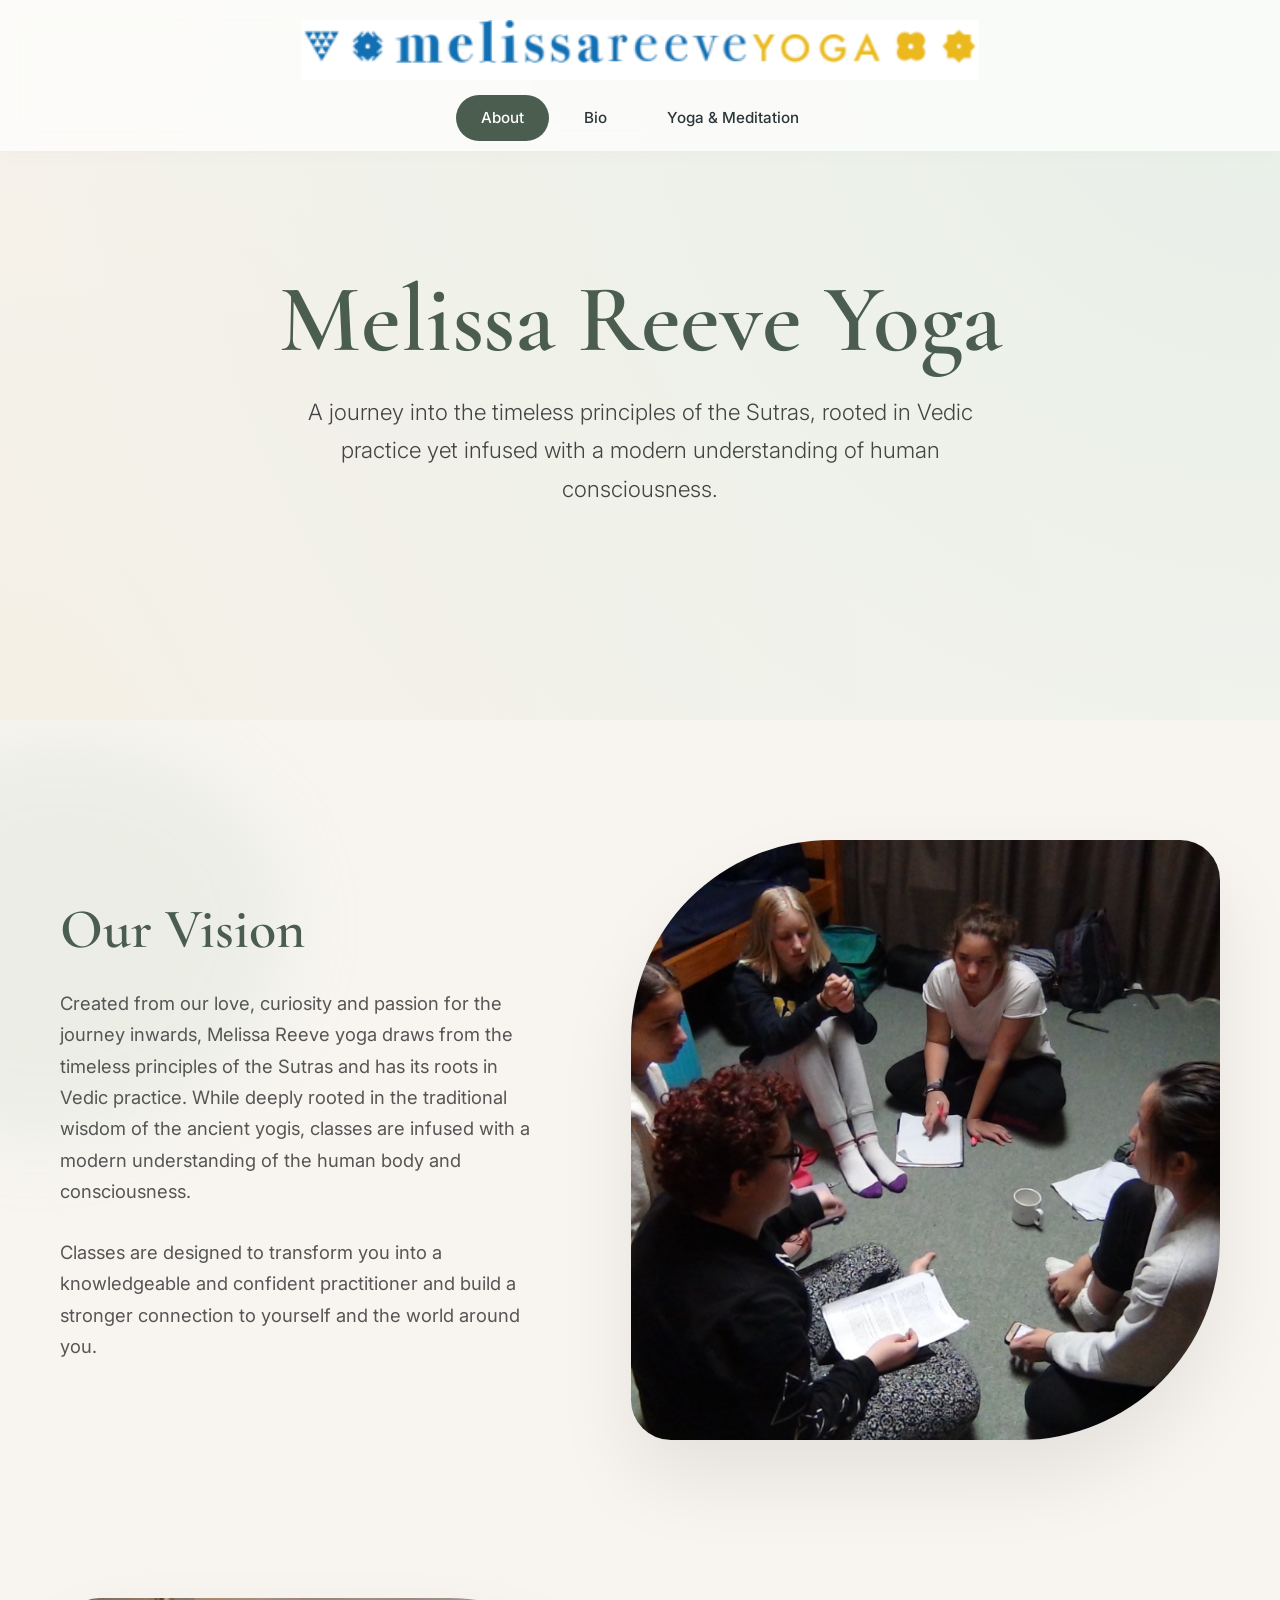
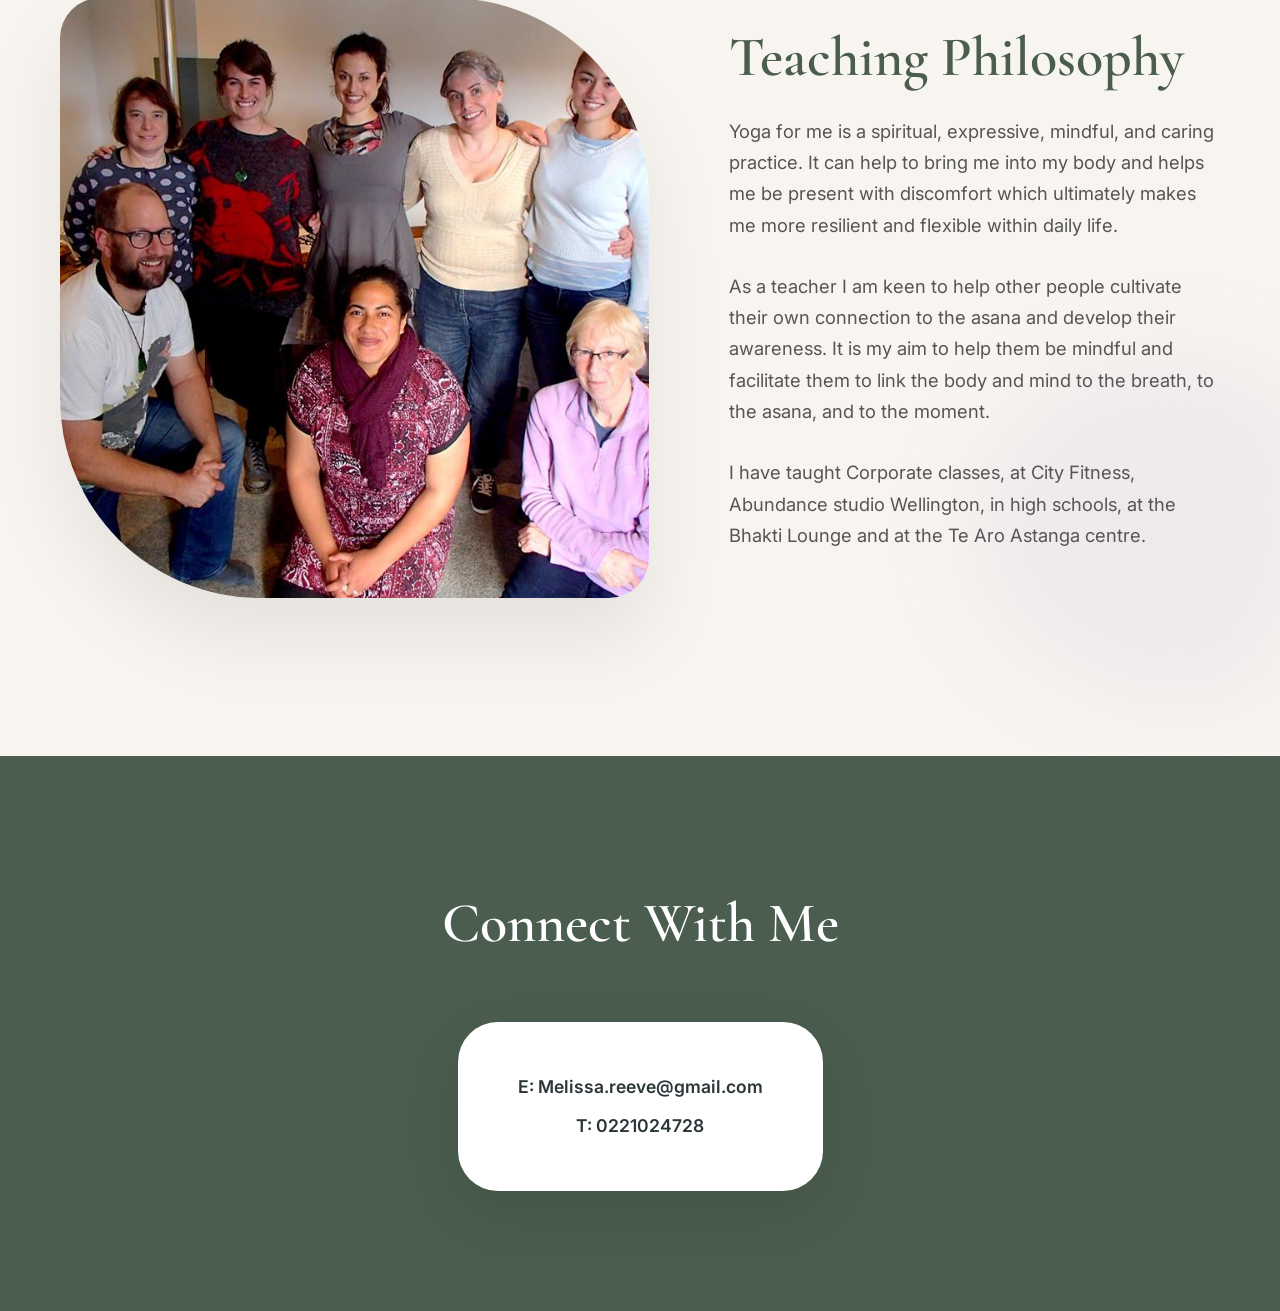
==== index.html @ 7087f8f8 "Add files via upload" ====
<!DOCTYPE html>
<html lang="en">
<head>
    <meta charset="UTF-8">
    <meta name="viewport" content="width=device-width, initial-scale=1.0">
    <title>About | Melissa Reeve Yoga</title>
    <link rel="icon" type="image/png" href="images/favicon.png">
    <link href="https://fonts.googleapis.com" rel="stylesheet">
    <link rel="stylesheet" href="index.css">
</head>
<body class="home-bg">

    <header>
        <div class="logo">
            <img src="images/logo.png" alt="Logo">
        </div>
        <nav>
            <div class="nav-pill">
                <a href="index.html" class="active-page">About</a>
                <a href="Bio_Page.html">Bio</a>
                <a href="Yoga&Meditation_Page.html">Yoga & Meditation</a>
            </div>
        </nav>
    </header>

    <!-- Hero Section -->
    <section class="hero-wrapper reveal"> 
        <div class="hero-content">
            <h1>Melissa Reeve Yoga</h1>
            <p>A journey into the timeless principles of the Sutras, rooted in Vedic practice yet infused with a modern understanding of human consciousness.</p>
        </div>
    </section>

    <!-- Detailed About Section -->
    <div class="section-container">
        <div class="feature-grid reveal">
            <div class="feature-info">
                <h2>Our Vision</h2>
                <p>Created from our love, curiosity and passion for the journey inwards, Melissa Reeve yoga draws from the timeless principles of the Sutras and has its roots in Vedic practice. While deeply rooted in the traditional wisdom of the ancient yogis, classes are infused with a modern understanding of the human body and consciousness.</p>
                <p>Classes are designed to transform you into a knowledgeable and confident practitioner and build a stronger connection to yourself and the world around you.</p>
            </div>
            <div class="feature-image">
                <img src="images/drama_2.jpg" alt="Collaborative Circle">
            </div>
        </div>

        <div class="feature-grid reverse reveal">
            <div class="feature-info">
                <h2>Teaching Philosophy</h2>
                <p>Yoga for me is a spiritual, expressive, mindful, and caring practice. It can help to bring me into my body and helps me be present with discomfort which ultimately makes me more resilient and flexible within daily life.</p>
                <p>As a teacher I am keen to help other people cultivate their own connection to the asana and develop their awareness. It is my aim to help them be mindful and facilitate them to link the body and mind to the breath, to the asana, and to the moment.</p>
                <p>I have taught Corporate classes, at City Fitness, Abundance studio Wellington, in high schools, at the Bhakti Lounge and at the Te Aro Astanga centre.</p>
            </div>
            <div class="feature-image">
                <img src="images/photo_2.jpg" alt="Melissa Teaching">
            </div>
        </div>
    </div>

    <!-- Contact Footer -->
    <section class="contact-section reveal">
        <h2 style="color: white; font-size: 3.5rem; margin-bottom: 20px;">Connect With Me</h2>
        <div class="contact-card-white">
            <p class="contact-info-text">E: Melissa.reeve@gmail.com</p>
            <p class="contact-info-text">T: 0221024728</p>
        </div>
    </section>

    <script src="index.js"></script>
</body>
</html>
---- index.css ----
@import url('https://fonts.googleapis.com/css2?family=Cormorant+Garamond:wght@400;600&family=Inter:wght@300;400;600&display=swap');

:root {
    --sage-dark: #4A5D4E;
    --sage-medium: #7F9F80;
    --sage-light: #A8C3A9;
    --earth-tan: #E5D3B3;
    --earth-cream: #F8F5F1;
    --lavender-dust: #A189B6;
    --text-main: #2C3639;
    --accent-gold: #D4AF37;
    --glass: rgba(255, 255, 255, 0.7);
    --transition-smooth: all 0.8s cubic-bezier(0.23, 1, 0.32, 1);
}

* {
    margin: 0;
    padding: 0;
    box-sizing: border-box;
    -webkit-font-smoothing: antialiased;
}

body {
    font-family: 'Inter', sans-serif;
    background-color: var(--earth-cream);
    color: var(--text-main);
    line-height: 1.7;
    overflow-x: hidden;
}

h1,
h2,
h3 {
    font-family: 'Cormorant Garamond', serif;
    font-weight: 600;
}

/* Header & Navigation */
header {
    position: fixed;
    top: 0;
    left: 0;
    width: 100%;
    z-index: 1000;
    display: flex;
    flex-direction: column;
    align-items: center;
    background: var(--glass);
    backdrop-filter: blur(15px);
    border-bottom: 1px solid rgba(0, 0, 0, 0.05);
    padding: 20px 0 10px;
    box-shadow: 0 4px 20px rgba(0, 0, 0, 0.02);
}

.logo {
    width: 100%;
    display: flex;
    justify-content: center;
    margin-bottom: 15px;
}

.logo img {
    height: 60px;
    width: auto;
}

nav .nav-pill {
    display: flex;
    gap: 10px;
}

nav a {
    text-decoration: none;
    color: var(--text-main);
    font-weight: 500;
    font-size: 0.95rem;
    padding: 10px 25px;
    border-radius: 100px;
    transition: var(--transition-smooth);
}

nav a:hover {
    background: rgba(255, 255, 255, 0.5);
}

nav a.active-page {
    background: var(--sage-dark);
    color: white;
}

/* Hero Section - Integration without a sole box */
.hero-wrapper {
    min-height: 80vh;
    display: flex;
    align-items: center;
    justify-content: center;
    padding: 200px 20px 100px;
    position: relative;
    background: radial-gradient(circle at top right, #e8f0e8, transparent),
                radial-gradient(circle at bottom left, #f5f0e6, transparent);
    text-align: center;
}

.hero-content {
    max-width: 900px;
    z-index: 2;
}

.hero-content h1 {
    font-size: clamp(3.5rem, 10vw, 6rem);
    color: var(--sage-dark);
    margin-bottom: 25px;
    line-height: 1;
}

.hero-content p {
    font-size: 1.4rem;
    color: #444;
    font-weight: 300;
    max-width: 700px;
    margin: 0 auto 40px;
}

/* Content Sections */
.section-container {
    max-width: 1200px;
    margin: 120px auto;
    padding: 0 20px;
}

.feature-grid {
    display: flex;
    align-items: center;
    gap: 80px;
    margin-bottom: 150px;
}

.feature-grid.reverse {
    flex-direction: row-reverse;
}

.feature-info {
    flex: 1;
}

.feature-info h2 {
    font-size: 3.5rem;
    color: var(--sage-dark);
    margin-bottom: 25px;
    line-height: 1.2;
}

.feature-info p {
    font-size: 1.15rem;
    color: #555;
    margin-bottom: 30px;
}

.feature-image {
    flex: 1.2;
    position: relative;
}

.feature-image img {
    width: 100%;
    height: 600px;
    object-fit: cover;
    border-radius: 200px 40px 200px 40px; /* Leaves shape */
    box-shadow: 0 40px 80px rgba(0, 0, 0, 0.08);
    transition: var(--transition-smooth);
}

.feature-grid.reverse .feature-image img {
    border-radius: 40px 200px 40px 200px;
}

.feature-image img:hover {
    transform: scale(1.02);
}

/* Decorative Blobs */
.section-container {
    position: relative;
    overflow: visible;
}

.section-container::before {
    content: '';
    position: absolute;
    top: -100px;
    left: -150px;
    width: 400px;
    height: 400px;
    background: var(--sage-light);
    opacity: 0.15;
    border-radius: 40% 60% 70% 30% / 40% 50% 60% 50%; /* Organic blob */
    z-index: -1;
    filter: blur(40px);
}

.feature-grid.reverse::after {
    content: '';
    position: absolute;
    bottom: -100px;
    right: -100px;
    width: 350px;
    height: 350px;
    background: var(--lavender-dust);
    opacity: 0.1;
    border-radius: 60% 40% 30% 70% / 50% 30% 70% 50%;
    z-index: -1;
    filter: blur(50px);
}

/* Modern Slideshow */
.slideshow-wrapper {
    margin: 150px 0;
    overflow: hidden;
}

.slideshow-container {
    position: relative;
    width: 100%;
    height: 70vh;
    background: var(--sage-dark);
}

.slide {
    position: absolute;
    top: 0;
    left: 0;
    width: 100%;
    height: 100%;
    opacity: 0;
    transition: opacity 1.5s ease;
}

.slide.active {
    opacity: 1;
}

.slide img {
    width: 100%;
    height: 100%;
    object-fit: contain;
    display: block;
}

/* Contact Section */
.contact-section {
    text-align: center;
    background: var(--sage-dark);
    padding: 120px 20px;
    color: white;
    position: relative;
    overflow: hidden;
    margin-top: 150px;
}

.contact-card-white {
    background: white;
    color: var(--text-main);
    display: inline-block;
    padding: 40px 60px;
    border-radius: 40px;
    box-shadow: 0 20px 60px rgba(0,0,0,0.1);
    margin-top: 30px;
}

.contact-info-text {
    font-family: 'Inter', sans-serif;
    font-weight: 600;
    font-size: 1.1rem;
    margin: 10px 0;
}

/* Buttons */
.btn {
    display: inline-block;
    padding: 18px 45px;
    background: var(--sage-dark);
    color: white;
    text-decoration: none;
    border-radius: 100px;
    font-weight: 600;
    font-size: 1rem;
    letter-spacing: 0.5px;
    transition: var(--transition-smooth);
    border: 1px solid transparent;
}

.btn:hover {
    transform: translateY(-5px);
    box-shadow: 0 15px 30px rgba(74, 93, 78, 0.2);
    background: #3e4e42;
}

.btn-small {
    padding: 10px 25px;
    font-size: 0.85rem;
}

.btn-secondary {
    background: transparent;
    border: 1px solid var(--sage-light);
    color: var(--sage-dark);
}

.btn-secondary:hover {
    background: var(--sage-light);
    color: white;
}

.btn-light {
    background: white;
    color: var(--sage-dark);
}

.btn-light:hover {
    background: var(--earth-cream);
    transform: translateY(-5px);
}

/* Animations */
.reveal {
    opacity: 0;
    transform: translateY(50px);
    transition: var(--transition-smooth);
}

.reveal.active {
    opacity: 1;
    transform: translateY(0);
}

/* Responsive */
@media (max-width: 991px) {
    header {
        padding: 10px 20px;
    }

    .logo img {
        height: 30px;
    }

    .feature-grid {
        flex-direction: column;
        gap: 50px;
        text-align: center;
    }

    .feature-grid.reverse {
        flex-direction: column;
    }

    .feature-info h2 {
        font-size: 2.8rem;
    }

    .contact-section h2 {
        font-size: 3rem;
    }

    .pc-only {
        display: none;
    }
}

.cert-pod {
    cursor: pointer;
    aspect-ratio: 1/1.4;
    background: white;
    border: 1px solid rgba(0, 0, 0, 0.05);
    border-radius: 60% 40% 70% 30% / 40% 50% 60% 50%;
    display: flex;
    align-items: center;
    justify-content: center;
    text-align: center;
    padding: 20px;
    font-size: 0.9rem;
    color: var(--sage-dark);
    box-shadow: 0 10px 30px rgba(0,0,0,0.03);
    transition: var(--transition-smooth);
    overflow: hidden;
}

.cert-pod img {
    width: 100%;
    height: 100%;
    object-fit: cover;
    transition: var(--transition-smooth);
}

.cert-pod:hover img {
    transform: scale(1.1);
}

/* Lightbox Overlay */
.lightbox-overlay {
    position: fixed;
    top: 0;
    left: 0;
    width: 100%;
    height: 100%;
    background: rgba(0, 0, 0, 0.85);
    backdrop-filter: blur(10px);
    z-index: 2000;
    display: flex;
    align-items: center;
    justify-content: center;
    opacity: 0;
    visibility: hidden;
    transition: all 0.5s ease;
    cursor: zoom-out;
}

.lightbox-overlay.active {
    opacity: 1;
    visibility: visible;
}

.lightbox-content {
    max-width: 90%;
    max-height: 90vh;
    border-radius: 20px;
    box-shadow: 0 40px 100px rgba(0, 0, 0, 0.5);
    transform: scale(0.8);
    transition: all 0.5s cubic-bezier(0.23, 1, 0.32, 1);
}

.lightbox-overlay.active .lightbox-content {
    transform: scale(1);
}

.lightbox-close {
    position: absolute;
    top: 30px;
    right: 40px;
    color: white;
    font-size: 2rem;
    cursor: pointer;
    font-family: Arial, sans-serif;
    transition: transform 0.3s ease;
}

.lightbox-close:hover {
    transform: rotate(90deg);
}

.cert-pod:hover {
    transform: rotate(2deg) scale(1.05);
    border-color: var(--sage-light);
    border-radius: 40% 60% 30% 70% / 50% 40% 50% 60%;
}
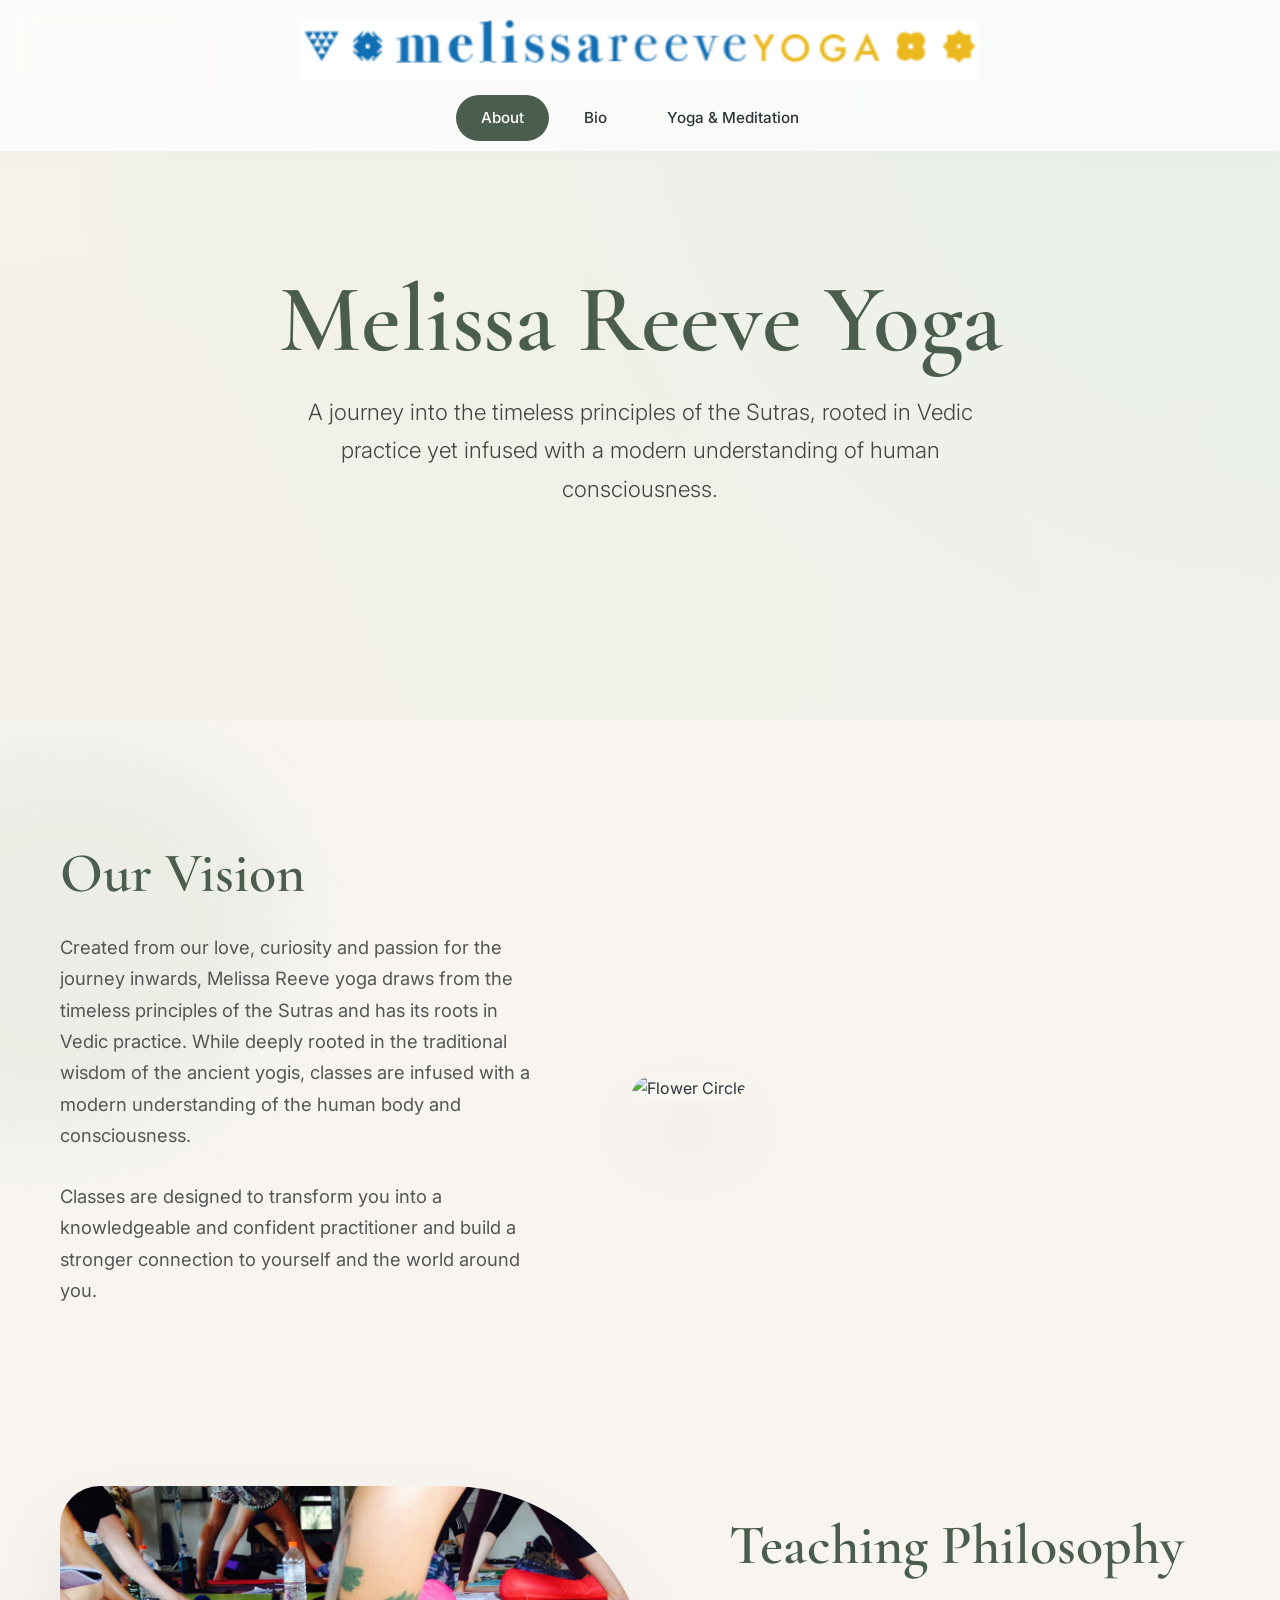
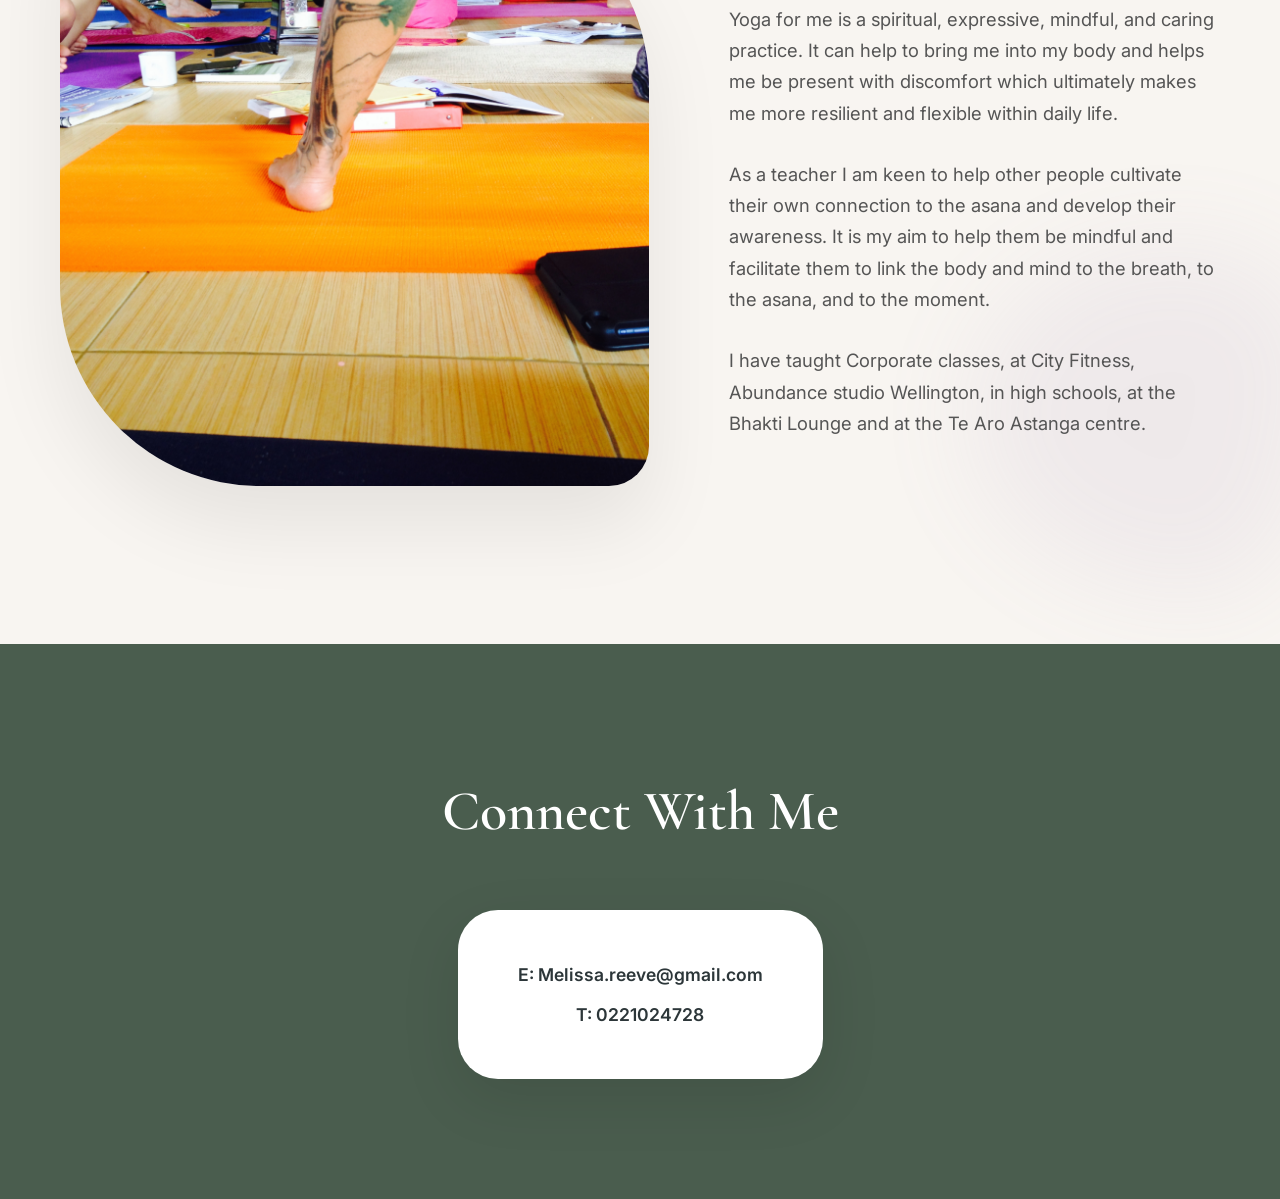
==== commit 2c0ffa7a: "Add files via upload" ====
--- a/index.html
+++ b/index.html
@@ -40,7 +40,7 @@
                 <p>Classes are designed to transform you into a knowledgeable and confident practitioner and build a stronger connection to yourself and the world around you.</p>
             </div>
             <div class="feature-image">
-                <img src="images/drama_2.jpg" alt="Collaborative Circle">
+                <img src="images\About1.JPG" alt="Flower Circle">
             </div>
         </div>
 
@@ -52,7 +52,7 @@
                 <p>I have taught Corporate classes, at City Fitness, Abundance studio Wellington, in high schools, at the Bhakti Lounge and at the Te Aro Astanga centre.</p>
             </div>
             <div class="feature-image">
-                <img src="images/photo_2.jpg" alt="Melissa Teaching">
+                <img src="images\About2.jpg" alt="Melissa Teaching">
             </div>
         </div>
     </div>
